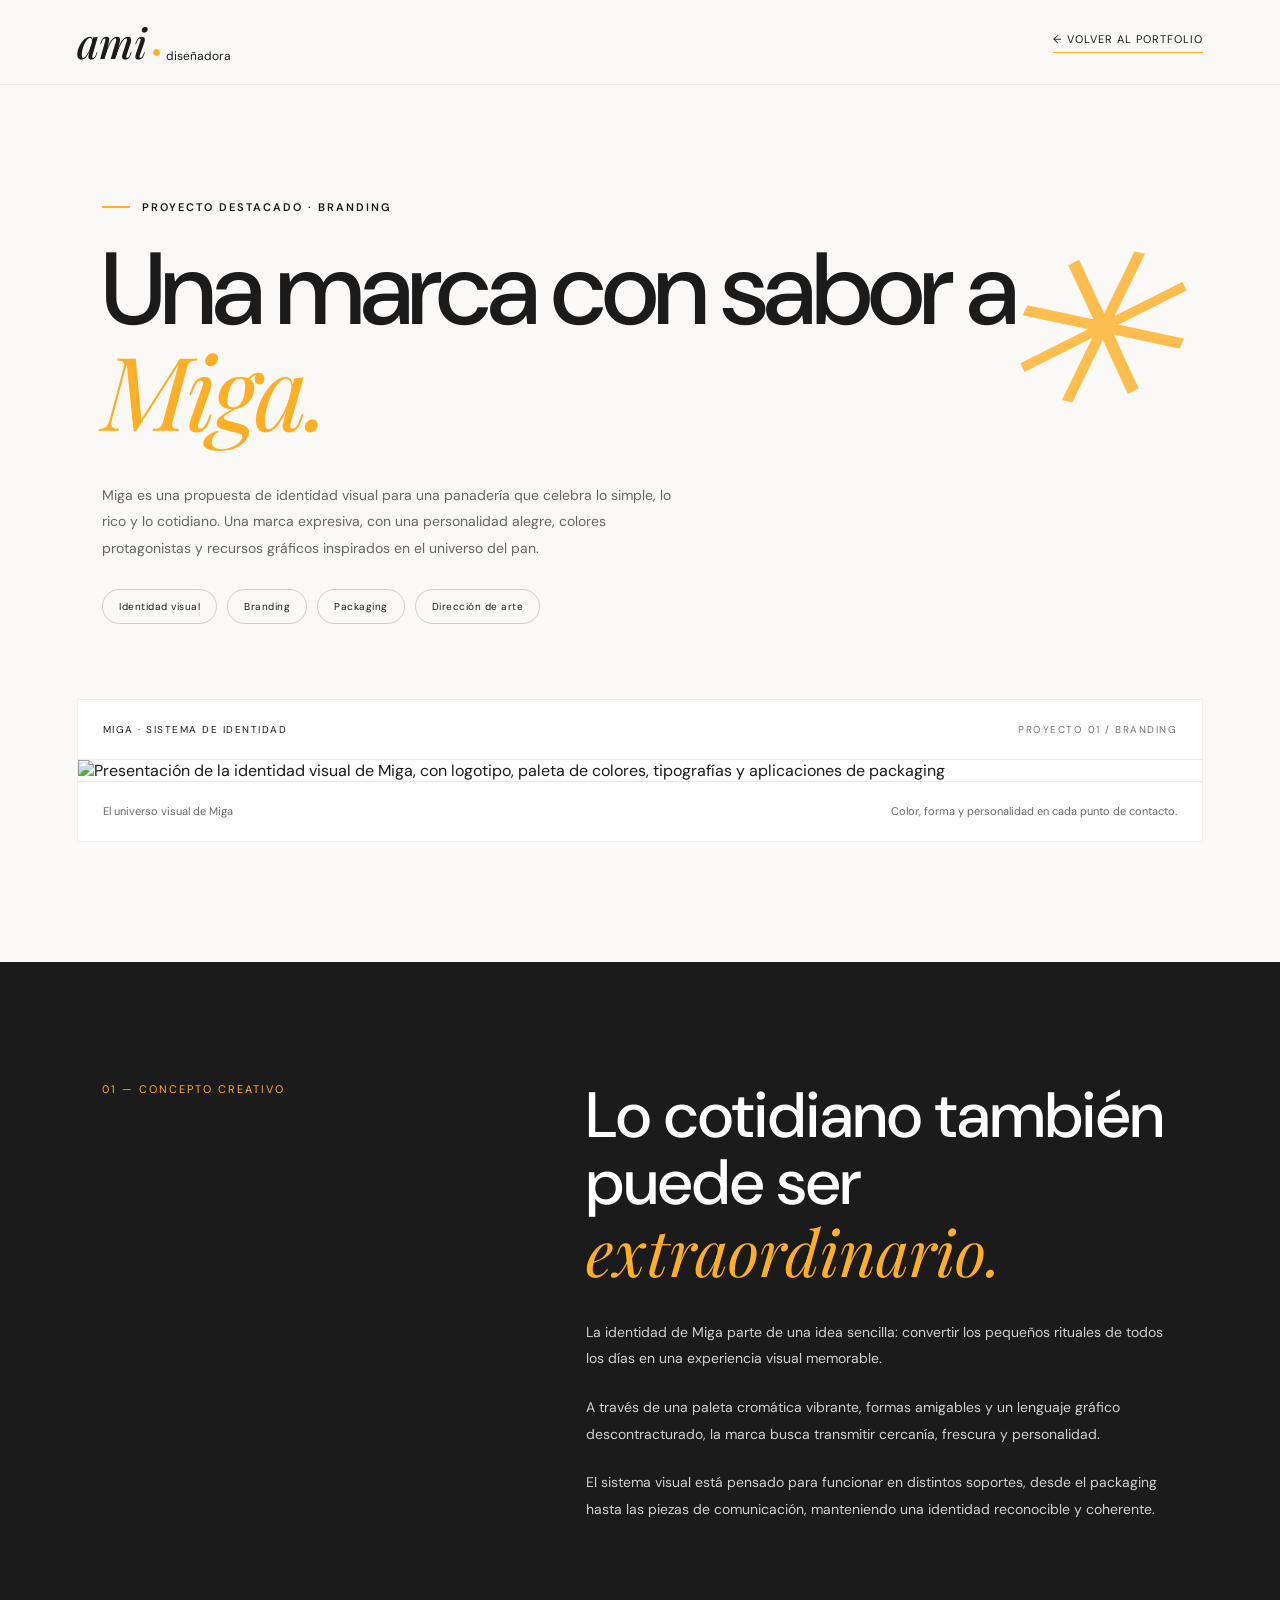
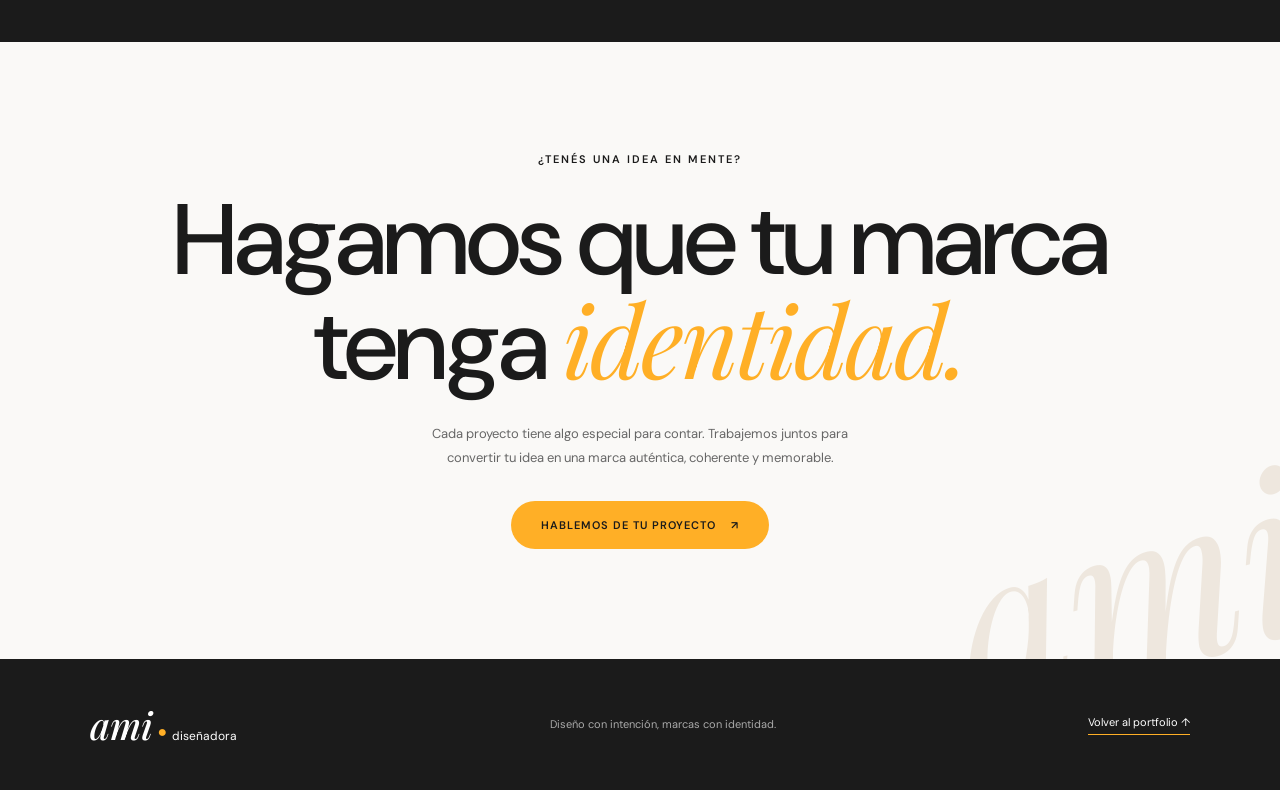
==== miga.html @ c8a8102f "Add files via upload" ====
<!DOCTYPE html>
<html lang="es">
<head>
    <meta charset="UTF-8">
    <meta name="viewport" content="width=device-width, initial-scale=1.0">

    <title>Miga | Proyecto de branding — AMI Diseñadora</title>
    <meta name="description" content="Proyecto de identidad visual, branding y packaging para Miga, desarrollado por AMI Diseñadora.">

    <link rel="preconnect" href="https://fonts.googleapis.com">
    <link rel="preconnect" href="https://fonts.gstatic.com" crossorigin>
    <link href="https://fonts.googleapis.com/css2?family=DM+Sans:wght@400;500;600;700&family=Playfair+Display:ital,wght@0,400;0,500;0,600;1,400;1,500&display=swap" rel="stylesheet">

    <style>
        :root {
            --orange: #ffaf26;
            --black: #1b1b1b;
            --cream: #faf9f7;
            --beige: #eee7de;
            --light: #f5f2ee;
            --white: #ffffff;
            --script: "Playfair Display", serif;
            --sans: "DM Sans", sans-serif;
        }

        * {
            margin: 0;
            padding: 0;
            box-sizing: border-box;
        }

        html {
            scroll-behavior: smooth;
        }

        body {
            background: var(--cream);
            color: var(--black);
            font-family: var(--sans);
            overflow-x: hidden;
        }

        img {
            display: block;
            max-width: 100%;
        }

        a {
            color: inherit;
            text-decoration: none;
        }

        /* NAVBAR */

        .navbar {
            width: 100%;
            min-height: 85px;
            display: flex;
            align-items: center;
            justify-content: space-between;
            padding: 0 6%;
            background: rgba(250, 249, 247, 0.96);
            position: sticky;
            top: 0;
            z-index: 1000;
            border-bottom: 1px solid rgba(27, 27, 27, 0.08);
        }

        .logo {
            display: flex;
            align-items: flex-end;
            gap: 5px;
        }

        .logo-script {
            font-family: var(--script);
            font-style: italic;
            font-size: 42px;
            font-weight: 500;
        }

        .logo-dot {
            color: var(--orange);
            font-size: 16px;
            margin-bottom: 8px;
        }

        .logo-text {
            font-size: 12px;
            margin-bottom: 6px;
        }

        .back-link {
            font-size: 11px;
            text-transform: uppercase;
            letter-spacing: 1px;
            border-bottom: 1px solid var(--orange);
            padding-bottom: 6px;
            transition: color .3s;
        }

        .back-link:hover {
            color: #bd7910;
        }

        /* INTRODUCCIÓN */

        .project-hero {
            max-width: 1400px;
            margin: auto;
            padding: 115px 8% 75px;
            position: relative;
            overflow: hidden;
        }

        .project-label {
            display: flex;
            align-items: center;
            gap: 12px;
            margin-bottom: 25px;
            font-size: 11px;
            font-weight: 600;
            letter-spacing: 2px;
            text-transform: uppercase;
        }

        .project-label::before {
            content: "";
            width: 28px;
            height: 2px;
            background: var(--orange);
        }

        .project-hero h1 {
            max-width: 1050px;
            font-size: clamp(55px, 8vw, 110px);
            line-height: .98;
            font-weight: 500;
            letter-spacing: -4px;
        }

        .project-hero h1 span {
            color: var(--orange);
            font-family: var(--script);
            font-style: italic;
            font-weight: 400;
        }

        .project-description {
            max-width: 570px;
            margin-top: 35px;
            color: #666;
            font-size: 14px;
            line-height: 1.9;
        }

        .project-tags {
            display: flex;
            flex-wrap: wrap;
            gap: 10px;
            margin-top: 28px;
        }

        .project-tags span {
            padding: 10px 16px;
            border: 1px solid #1b1b1b30;
            border-radius: 30px;
            font-size: 10px;
            letter-spacing: .5px;
        }

        .hero-decoration {
            position: absolute;
            right: 8%;
            top: 80px;
            color: var(--orange);
            font-family: var(--script);
            font-size: clamp(100px, 18vw, 220px);
            font-style: italic;
            transform: rotate(12deg);
            opacity: .8;
            pointer-events: none;
        }

        /* IMAGEN PRINCIPAL DEL PROYECTO */

        .brand-section {
            padding: 0 6% 120px;
        }

        .brand-frame {
            max-width: 1400px;
            margin: auto;
            background: var(--white);
            border: 1px solid #1b1b1b12;
        }

        .frame-top {
            min-height: 60px;
            padding: 18px 25px;
            display: flex;
            justify-content: space-between;
            align-items: center;
            gap: 15px;
            border-bottom: 1px solid #1b1b1b15;
            font-size: 10px;
            letter-spacing: 1.5px;
            text-transform: uppercase;
        }

        .frame-top span:last-child {
            color: #777;
        }

        .brand-image {
            width: 100%;
            height: auto;
            object-fit: contain;
        }

        .frame-bottom {
            padding: 20px 25px;
            display: flex;
            justify-content: space-between;
            gap: 20px;
            border-top: 1px solid #1b1b1b15;
            color: #666;
            font-size: 11px;
            line-height: 1.7;
        }

        /* TEXTO DEL PROYECTO */

        .project-story {
            padding: 120px 8%;
            background: var(--black);
            color: var(--white);
        }

        .story-inner {
            max-width: 1150px;
            margin: auto;
            display: grid;
            grid-template-columns: .8fr 1.2fr;
            align-items: start;
            gap: 90px;
        }

        .story-label {
            color: var(--orange);
            font-size: 11px;
            letter-spacing: 2px;
            text-transform: uppercase;
        }

        .story-inner h2 {
            font-size: clamp(42px, 5vw, 68px);
            line-height: 1.05;
            font-weight: 500;
        }

        .story-inner h2 span {
            color: var(--orange);
            font-family: var(--script);
            font-style: italic;
            font-weight: 400;
        }

        .story-copy p {
            margin-bottom: 22px;
            color: #d0d0d0;
            font-size: 14px;
            line-height: 1.9;
        }

        .story-copy p:last-child {
            margin-bottom: 0;
        }

        /* CIERRE Y CONTACTO */

        .contact {
            position: relative;
            min-height: 590px;
            padding: 110px 7%;
            display: flex;
            flex-direction: column;
            align-items: center;
            justify-content: center;
            text-align: center;
            overflow: hidden;
        }

        .contact-label {
            margin-bottom: 25px;
            font-size: 11px;
            font-weight: 600;
            letter-spacing: 2px;
            text-transform: uppercase;
        }

        .contact h2 {
            max-width: 950px;
            font-size: clamp(48px, 8vw, 100px);
            line-height: .98;
            font-weight: 500;
            letter-spacing: -3px;
        }

        .contact h2 span {
            color: var(--orange);
            font-family: var(--script);
            font-style: italic;
            font-weight: 400;
        }

        .contact-description {
            max-width: 470px;
            margin: 28px 0 32px;
            color: #666;
            font-size: 13px;
            line-height: 1.8;
        }

        .contact-button {
            display: inline-flex;
            align-items: center;
            gap: 15px;
            padding: 17px 30px;
            background: var(--orange);
            border-radius: 30px;
            font-size: 11px;
            font-weight: 600;
            text-transform: uppercase;
            letter-spacing: 1px;
            transition: transform .3s, background .3s;
        }

        .contact-button:hover {
            transform: translateY(-4px);
            background: #f3a11c;
        }

        .contact-decoration {
            position: absolute;
            right: -25px;
            bottom: -70px;
            color: var(--beige);
            font-family: var(--script);
            font-size: 220px;
            font-style: italic;
            transform: rotate(-15deg);
            z-index: -1;
        }

        /* FOOTER */

        footer {
            padding: 40px 7%;
            background: var(--black);
            color: var(--white);
            display: flex;
            align-items: center;
            justify-content: space-between;
            gap: 25px;
        }

        .footer-logo .logo-script {
            font-size: 38px;
        }

        .footer-logo small {
            display: block;
            font-size: 10px;
            color: #aaa;
        }

        footer p {
            color: #aaa;
            font-size: 11px;
            line-height: 1.7;
        }

        .footer-back {
            font-size: 11px;
            border-bottom: 1px solid var(--orange);
            padding-bottom: 5px;
        }

        .footer-back:hover {
            color: var(--orange);
        }

        /* RESPONSIVE */

        @media (max-width: 800px) {
            .project-hero {
                padding: 85px 7% 60px;
            }

            .hero-decoration {
                top: 30px;
                right: 2%;
                opacity: .35;
            }

            .project-hero h1 {
                letter-spacing: -2px;
            }

            .story-inner {
                grid-template-columns: 1fr;
                gap: 35px;
            }

            .project-story {
                padding: 85px 7%;
            }

            .brand-section {
                padding: 0 4% 85px;
            }

            footer {
                flex-direction: column;
                text-align: center;
            }
        }

        @media (max-width: 500px) {
            .navbar {
                min-height: 70px;
                padding: 0 5%;
            }

            .logo-script {
                font-size: 35px;
            }

            .logo-text {
                font-size: 10px;
            }

            .back-link {
                font-size: 9px;
                letter-spacing: .5px;
            }

            .project-hero {
                padding-top: 70px;
            }

            .project-hero h1 {
                font-size: 53px;
            }

            .project-description {
                font-size: 13px;
            }

            .frame-top {
                padding: 15px;
                font-size: 8px;
            }

            .frame-bottom {
                flex-direction: column;
                gap: 5px;
                padding: 15px;
            }

            .contact {
                min-height: 500px;
                padding: 80px 6%;
            }

            .contact h2 {
                font-size: 51px;
                letter-spacing: -2px;
            }

            .contact-decoration {
                font-size: 150px;
            }
        }
    </style>
</head>

<body>

    <!-- NAVBAR -->
    <header class="navbar">
        <a href="index.html" class="logo" aria-label="AMI Diseñadora">
            <span class="logo-script">ami</span>
            <span class="logo-dot">●</span>
            <span class="logo-text">diseñadora</span>
        </a>

        <a href="index.html#servicios" class="back-link">
            ← Volver al portfolio
        </a>
    </header>

    <main>

        <!-- PRESENTACIÓN DEL PROYECTO -->
        <section class="project-hero">
            <div class="hero-decoration" aria-hidden="true">✳</div>

            <p class="project-label">Proyecto destacado · Branding</p>

            <h1>
                Una marca con sabor a
                <span>Miga.</span>
            </h1>

            <p class="project-description">
                Miga es una propuesta de identidad visual para una panadería
                que celebra lo simple, lo rico y lo cotidiano. Una marca
                expresiva, con una personalidad alegre, colores protagonistas
                y recursos gráficos inspirados en el universo del pan.
            </p>

            <div class="project-tags">
                <span>Identidad visual</span>
                <span>Branding</span>
                <span>Packaging</span>
                <span>Dirección de arte</span>
            </div>
        </section>

        <!-- IMAGEN DEL MANUAL DE MARCA -->
        <section class="brand-section">
            <div class="brand-frame">

                <div class="frame-top">
                    <span>Miga · Sistema de identidad</span>
                    <span>Proyecto 01 / Branding</span>
                </div>

                <img
                    class="brand-image"
                    src="assets/img/img/miga.png"
                    alt="Presentación de la identidad visual de Miga, con logotipo, paleta de colores, tipografías y aplicaciones de packaging"
                    loading="lazy"
                >

                <div class="frame-bottom">
                    <span>El universo visual de Miga</span>
                    <span>Color, forma y personalidad en cada punto de contacto.</span>
                </div>

            </div>
        </section>

        <!-- CONCEPTO -->
        <section class="project-story">
            <div class="story-inner">

                <div>
                    <p class="story-label">01 — Concepto creativo</p>
                </div>

                <div>
                    <h2>
                        Lo cotidiano también puede ser
                        <span>extraordinario.</span>
                    </h2>

                    <div class="story-copy" style="margin-top: 30px;">
                        <p>
                            La identidad de Miga parte de una idea sencilla:
                            convertir los pequeños rituales de todos los días
                            en una experiencia visual memorable.
                        </p>

                        <p>
                            A través de una paleta cromática vibrante, formas
                            amigables y un lenguaje gráfico descontracturado,
                            la marca busca transmitir cercanía, frescura y
                            personalidad.
                        </p>

                        <p>
                            El sistema visual está pensado para funcionar en
                            distintos soportes, desde el packaging hasta las
                            piezas de comunicación, manteniendo una identidad
                            reconocible y coherente.
                        </p>
                    </div>
                </div>

            </div>
        </section>

        <!-- CONTACTO -->
        <section class="contact" id="contacto">

            <div class="contact-decoration" aria-hidden="true">ami</div>

            <p class="contact-label">¿Tenés una idea en mente?</p>

            <h2>
                Hagamos que tu marca tenga
                <span>identidad.</span>
            </h2>

            <p class="contact-description">
                Cada proyecto tiene algo especial para contar.
                Trabajemos juntos para convertir tu idea en una marca
                auténtica, coherente y memorable.
            </p>

            <a
                class="contact-button"
                href="https://w.app/bfejmr"
                target="_blank"
                rel="noopener noreferrer"
            >
                Hablemos de tu proyecto <span aria-hidden="true">↗</span>
            </a>

        </section>

    </main>

    <!-- FOOTER -->
    <footer>
        <a href="index.html" class="logo footer-logo">
            <span class="logo-script">ami</span>
            <span class="logo-dot">●</span>
            <span class="logo-text">diseñadora</span>
        </a>

        <p>Diseño con intención, marcas con identidad.</p>

        <a href="index.html#servicios" class="footer-back">
            Volver al portfolio ↑
        </a>
    </footer>

</body>
</html>
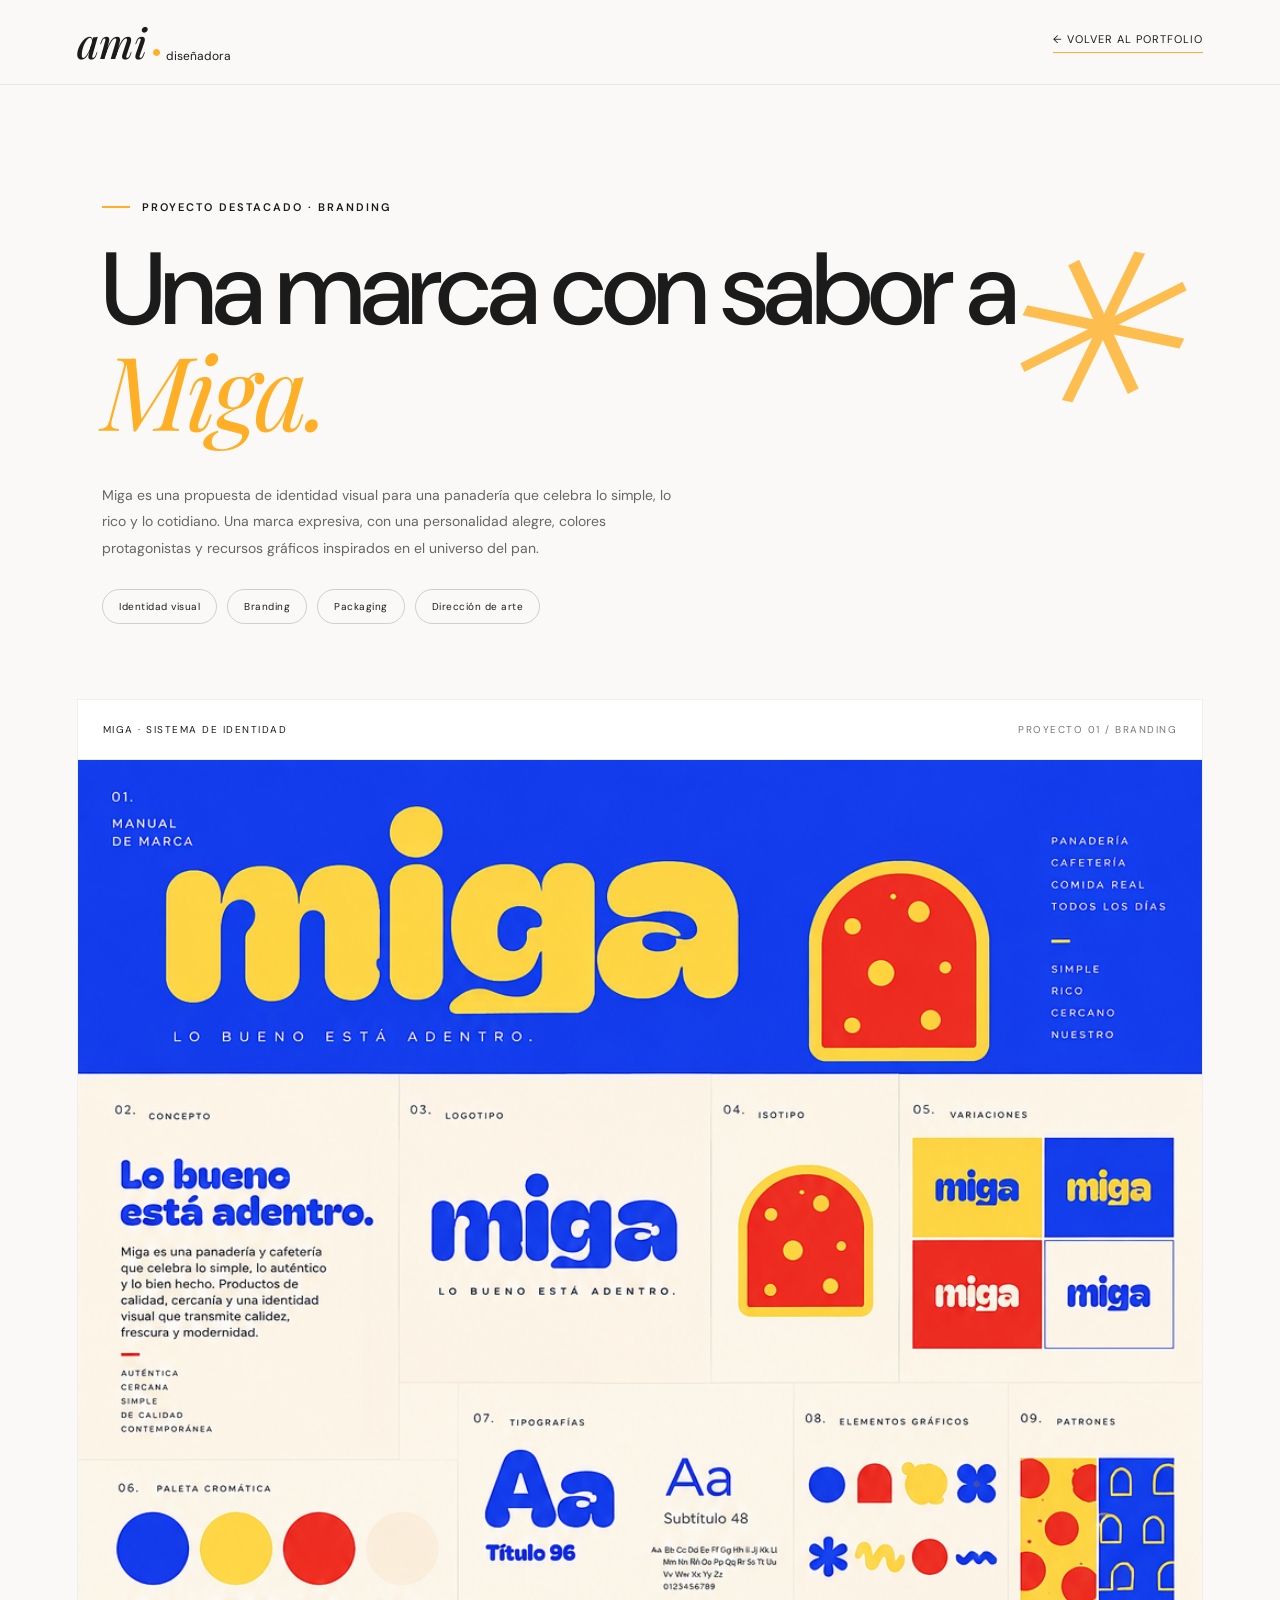
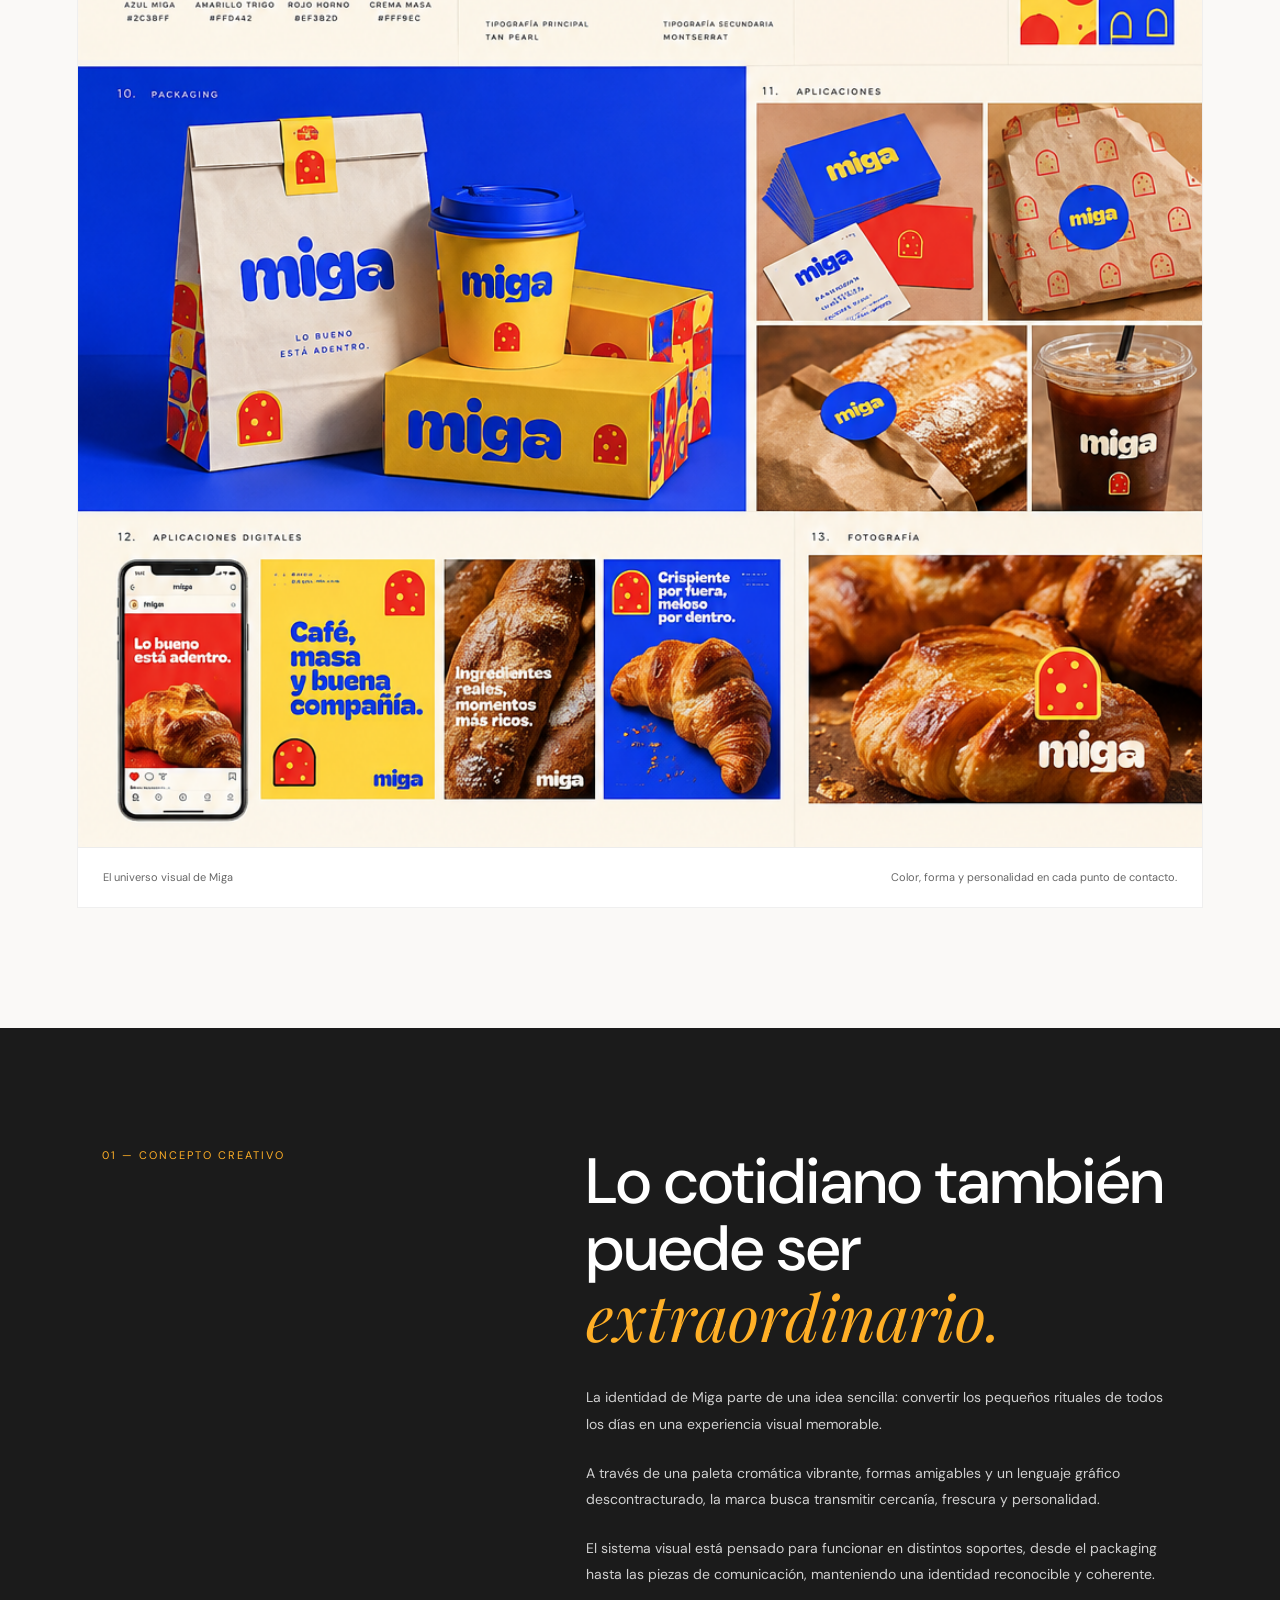
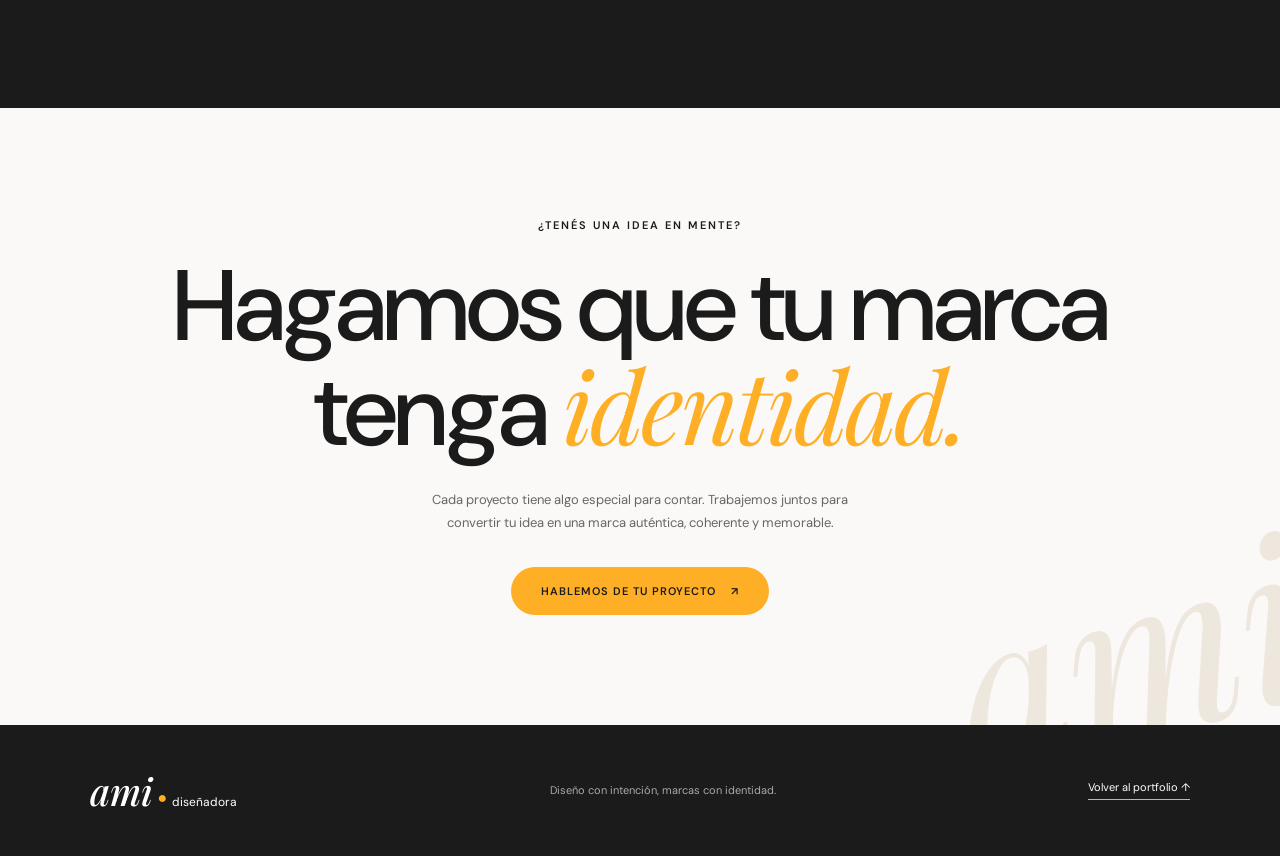
==== commit 36146233: "Add files via upload" ====
--- a/miga.html
+++ b/miga.html
@@ -617,7 +617,7 @@
 
             <a
                 class="contact-button"
-                href="https://w.app/bfejmr"
+                href="https://wa.me/message/GDYTM6LK5HT6B1"
                 target="_blank"
                 rel="noopener noreferrer"
             >
